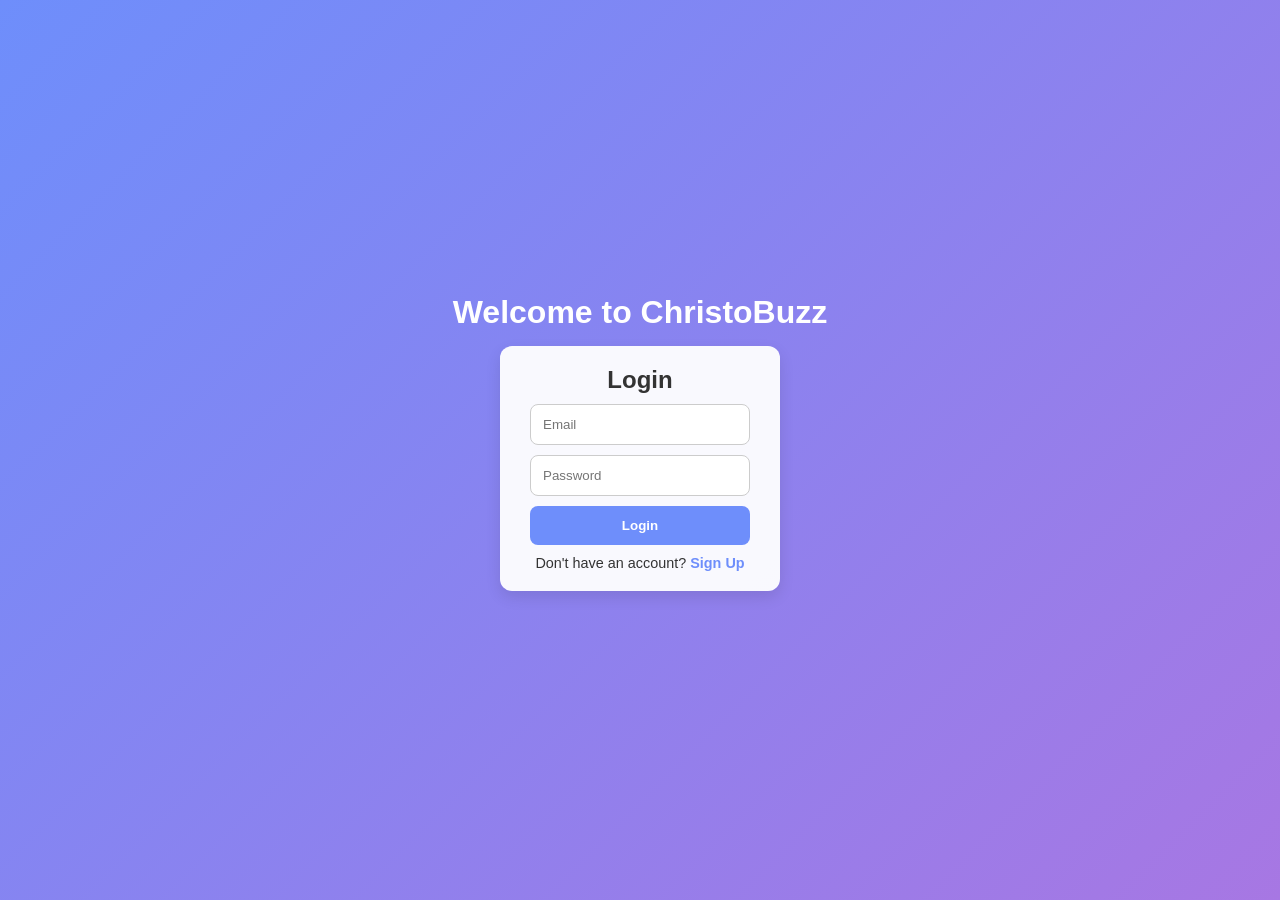
==== index.html @ 53ea296a "Update and rename delete index.html to index.html" ====
<!DOCTYPE html>
<html lang="en">
<head>
  <meta charset="UTF-8" />
  <meta name="viewport" content="width=device-width, initial-scale=1.0" />
  <title>ChristoBuzz</title>

  <link rel="stylesheet" href="style.css" />
  <link rel="manifest" href="manifest.json" />
  <link rel="icon" href="assets/icon/icon-192.svg" />
</head>
<body>

  <!-- AUTH SCREEN -->
  <div id="auth-screen" class="auth-container">
    <h1>Welcome to ChristoBuzz</h1>

    <!-- LOGIN -->
    <div class="auth-box" id="login-box">
      <h2>Login</h2>
      <input type="email" id="login-email" placeholder="Email" />
      <input type="password" id="login-password" placeholder="Password" />
      <button id="login-btn">Login</button>
      <p>Don't have an account?
        <span id="show-signup">Sign Up</span>
      </p>
    </div>

    <!-- SIGNUP -->
    <div class="auth-box hidden" id="signup-box">
      <h2>Sign Up</h2>
      <input type="text" id="signup-username" placeholder="Username" />
      <input type="email" id="signup-email" placeholder="Email" />
      <input type="password" id="signup-password" placeholder="Password" />
      <input type="password" id="signup-confirm-password" placeholder="Confirm Password" />
      <button id="signup-btn">Create Account</button>
      <p>Already have an account?
        <span id="show-login">Login</span>
      </p>
    </div>
  </div>

  <!-- MAIN APP -->
  <div id="app" class="hidden">

    <!-- NAVIGATION -->
    <nav class="navbar">
      <ul>
        <li data-tab="home" class="active">Home</li>
        <li data-tab="reels">Reels</li>
        <li data-tab="music">Music</li>
        <li data-tab="marketplace">Marketplace</li>
        <li data-tab="create">Create</li>
        <li data-tab="notifications">Notifications</li>
        <li data-tab="profile">Profile</li>
      </ul>
    </nav>

    <!-- CONTENT -->
    <main id="tab-content">
      <div id="home" class="tab active"></div>
      <div id="reels" class="tab"></div>
      <div id="music" class="tab"></div>
      <div id="marketplace" class="tab"></div>
      <div id="create" class="tab"></div>
      <div id="notifications" class="tab"></div>
      <div id="profile" class="tab"></div>
    </main>

  </div>

  <!-- SCRIPTS -->
  <script type="module" src="supabase.js"></script>
  <script type="module" src="demoController.js"></script>
  <script type="module" src="main.js"></script>

</body>
</html>
---- style.css ----
/* ========== RESET & BASE ========== */
* {
  margin: 0;
  padding: 0;
  box-sizing: border-box;
  font-family: 'Segoe UI', Tahoma, Geneva, Verdana, sans-serif;
}

body {
  background-color: #f0f2f5;
  color: #333;
  min-height: 100vh;
}

/* ========== AUTH SCREENS ========== */
.auth-container {
  display: flex;
  flex-direction: column;
  justify-content: center;
  align-items: center;
  height: 100vh;
  background: linear-gradient(135deg, #6e8efb, #a777e3);
  color: #fff;
  text-align: center;
}

.auth-box {
  background-color: rgba(255, 255, 255, 0.95);
  color: #333;
  padding: 20px 30px;
  margin: 15px;
  border-radius: 12px;
  width: 280px;
  box-shadow: 0 6px 15px rgba(0,0,0,0.1);
}

.auth-box input {
  display: block;
  width: 100%;
  margin: 10px 0;
  padding: 12px;
  border-radius: 8px;
  border: 1px solid #ccc;
}

.auth-box button {
  width: 100%;
  padding: 12px;
  background-color: #6e8efb;
  color: #fff;
  border: none;
  border-radius: 8px;
  cursor: pointer;
  font-weight: bold;
  transition: 0.3s;
}

.auth-box button:hover {
  background-color: #5a73d1;
}

.auth-box p {
  margin-top: 10px;
  font-size: 0.9rem;
}

.auth-box span {
  color: #6e8efb;
  cursor: pointer;
  font-weight: bold;
}

/* ========== HIDE ELEMENTS ========== */
.hidden {
  display: none !important;
}

/* ========== NAVIGATION BAR ========== */
.navbar {
  display: flex;
  justify-content: center;
  background-color: #fff;
  box-shadow: 0 2px 4px rgba(0,0,0,0.08);
  position: sticky;
  top: 0;
  z-index: 1000;
}

.navbar ul {
  display: flex;
  list-style: none;
}

.navbar li {
  padding: 14px 20px;
  cursor: pointer;
  font-weight: bold;
  transition: 0.2s;
}

.navbar li:hover,
.navbar li.active {
  color: #6e8efb;
  border-bottom: 3px solid #6e8efb;
}

/* ========== TABS ========== */
.tab {
  display: none;
  padding: 20px;
}

.tab.active {
  display: block;
}

/* ========== FEED CARDS ========== */
.feed-card, .market-card {
  background-color: #fff;
  border-radius: 12px;
  padding: 15px;
  margin-bottom: 15px;
  box-shadow: 0 4px 12px rgba(0,0,0,0.05);
}

.feed-card img, .market-card img {
  width: 100%;
  border-radius: 12px;
}

.feed-card h3, .market-card h3 {
  margin: 10px 0 5px 0;
  font-size: 1.1rem;
  color: #222;
}

.feed-card p, .market-card p {
  font-size: 0.9rem;
  color: #555;
}

/* ========== BUTTONS ========== */
button.primary {
  background-color: #6e8efb;
  color: #fff;
  padding: 10px 16px;
  border-radius: 8px;
  border: none;
  cursor: pointer;
  font-weight: bold;
  transition: 0.3s;
}

button.primary:hover {
  background-color: #5a73d1;
}

/* ========== PROFILE ========== */
.profile-header {
  display: flex;
  align-items: center;
  margin-bottom: 20px;
}

.profile-header img {
  width: 80px;
  height: 80px;
  border-radius: 50%;
  margin-right: 15px;
  object-fit: cover;
}

.profile-header h2 {
  font-size: 1.4rem;
  margin-bottom: 5px;
}

.profile-header p {
  font-size: 0.95rem;
  color: #666;
}

/* ========== REELS & MUSIC ========== */
.media-container {
  display: flex;
  flex-direction: column;
  gap: 15px;
}

/* ========== MARKETPLACE ========== */
.market-container {
  display: grid;
  grid-template-columns: repeat(auto-fill, minmax(160px, 1fr));
  gap: 15px;
}

/* ========== NOTIFICATIONS ========== */
.notification-item {
  padding: 12px;
  border-bottom: 1px solid #eee;
  font-size: 0.9rem;
  color: #333;
}

/* ========== CREATE POST ========== */
.create-post {
  display: flex;
  flex-direction: column;
}

.create-post textarea {
  width: 100%;
  border-radius: 12px;
  border: 1px solid #ccc;
  padding: 10px;
  resize: none;
  margin-bottom: 10px;
}

/* ========== DEMO CONTENT ========== */
.demo-card {
  background-color: #f5f6fa;
  border-radius: 12px;
  padding: 12px;
  margin-bottom: 12px;
  border: 1px dashed #ccc;
}

/* ========== RESPONSIVE ========== */
@media screen and (max-width: 768px) {
  .navbar ul {
    flex-wrap: wrap;
  }

  .market-container {
    grid-template-columns: repeat(auto-fill, minmax(140px, 1fr));
  }
}
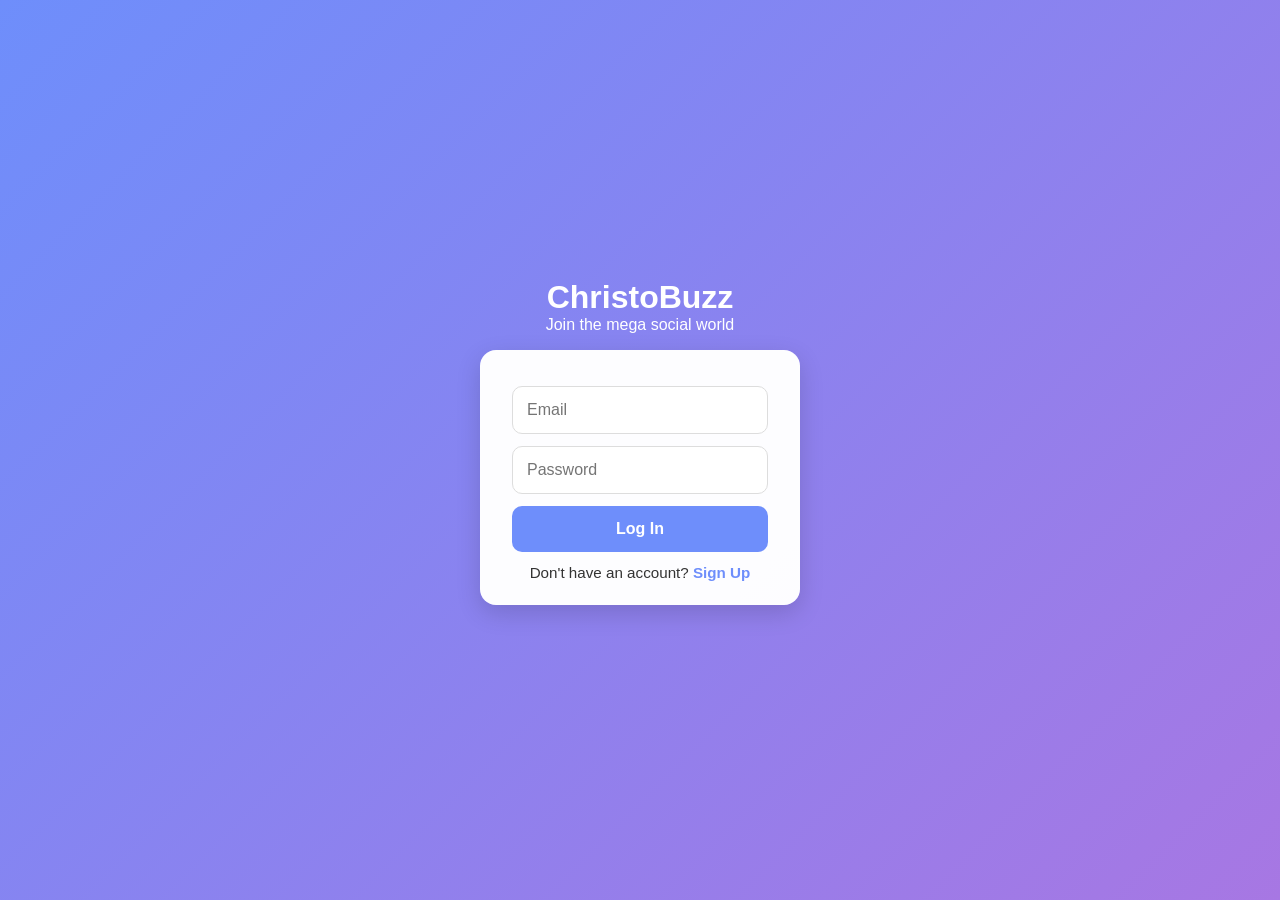
==== commit d8d1c3d2: "Create index.html" ====
--- a/index.html
+++ b/index.html
@@ -1,78 +1,96 @@
 <!DOCTYPE html>
-<html lang="en">
+<html lang="en" data-theme="dark">
 <head>
   <meta charset="UTF-8" />
-  <meta name="viewport" content="width=device-width, initial-scale=1.0" />
+  <meta name="viewport" content="width=device-width, initial-scale=1.0, maximum-scale=1.0, user-scalable=no"/>
   <title>ChristoBuzz</title>
-
   <link rel="stylesheet" href="style.css" />
   <link rel="manifest" href="manifest.json" />
   <link rel="icon" href="assets/icon/icon-192.svg" />
 </head>
 <body>
 
-  <!-- AUTH SCREEN -->
-  <div id="auth-screen" class="auth-container">
-    <h1>Welcome to ChristoBuzz</h1>
+  <!-- Auth Screen -->
+  <div id="auth-screen" class="auth-screen">
+    <div class="auth-container">
+      <h1>ChristoBuzz</h1>
+      <p>Join the mega social world</p>
 
-    <!-- LOGIN -->
-    <div class="auth-box" id="login-box">
-      <h2>Login</h2>
-      <input type="email" id="login-email" placeholder="Email" />
-      <input type="password" id="login-password" placeholder="Password" />
-      <button id="login-btn">Login</button>
-      <p>Don't have an account?
-        <span id="show-signup">Sign Up</span>
-      </p>
-    </div>
+      <div class="auth-box" id="login-box">
+        <input type="email" id="login-email" placeholder="Email" required />
+        <input type="password" id="login-password" placeholder="Password" required />
+        <button onclick="login()">Log In</button>
+        <p>Don't have an account? <span onclick="toggleSignup()">Sign Up</span></p>
+      </div>
 
-    <!-- SIGNUP -->
-    <div class="auth-box hidden" id="signup-box">
-      <h2>Sign Up</h2>
-      <input type="text" id="signup-username" placeholder="Username" />
-      <input type="email" id="signup-email" placeholder="Email" />
-      <input type="password" id="signup-password" placeholder="Password" />
-      <input type="password" id="signup-confirm-password" placeholder="Confirm Password" />
-      <button id="signup-btn">Create Account</button>
-      <p>Already have an account?
-        <span id="show-login">Login</span>
-      </p>
+      <div class="auth-box hidden" id="signup-box">
+        <input type="text" id="signup-username" placeholder="Username" required />
+        <input type="email" id="signup-email" placeholder="Email" required />
+        <input type="password" id="signup-password" placeholder="Password" required />
+        <input type="password" id="signup-confirm" placeholder="Confirm Password" required />
+        <button onclick="signup()">Sign Up</button>
+        <p>Already have an account? <span onclick="toggleLogin()">Log In</span></p>
+      </div>
     </div>
   </div>
 
-  <!-- MAIN APP -->
+  <!-- Main App -->
   <div id="app" class="hidden">
+    <!-- Floating Action Button -->
+    <button id="fab" class="fab">+</button>
 
-    <!-- NAVIGATION -->
-    <nav class="navbar">
-      <ul>
-        <li data-tab="home" class="active">Home</li>
-        <li data-tab="reels">Reels</li>
-        <li data-tab="music">Music</li>
-        <li data-tab="marketplace">Marketplace</li>
-        <li data-tab="create">Create</li>
-        <li data-tab="notifications">Notifications</li>
-        <li data-tab="profile">Profile</li>
-      </ul>
+    <!-- Feed -->
+    <div class="feed" id="feed">
+      <!-- Content loads here via feed.js -->
+    </div>
+
+    <!-- Bottom Navigation -->
+    <nav class="bottom-nav">
+      <button data-tab="home" class="nav-btn active">🏠</button>
+      <button data-tab="reels" class="nav-btn">🎥</button>
+      <button data-tab="music" class="nav-btn">🎵</button>
+      <button data-tab="market" class="nav-btn">🛒</button>
+      <button data-tab="messages" class="nav-btn">💬<span class="badge hidden"></span></button>
+      <button data-tab="profile" class="nav-btn">👤</button>
     </nav>
 
-    <!-- CONTENT -->
-    <main id="tab-content">
-      <div id="home" class="tab active"></div>
-      <div id="reels" class="tab"></div>
-      <div id="music" class="tab"></div>
-      <div id="marketplace" class="tab"></div>
-      <div id="create" class="tab"></div>
-      <div id="notifications" class="tab"></div>
-      <div id="profile" class="tab"></div>
-    </main>
-
+    <!-- Messages Honeycomb Splash -->
+    <div id="msg-splash" class="msg-splash hidden">
+      <div class="honeycomb">
+        <div class="bee">B</div>
+        <div class="bee">B</div>
+      </div>
+      <div class="splash-content">
+        <h3>Messages Hive</h3>
+        <div id="friends-list"></div>
+        <button onclick="closeSplash()">Close</button>
+      </div>
+    </div>
   </div>
 
-  <!-- SCRIPTS -->
   <script type="module" src="supabase.js"></script>
-  <script type="module" src="demoController.js"></script>
-  <script type="module" src="main.js"></script>
+  <script type="module" src="main.js" defer></script>
+  <script type="module" src="feed.js" defer></script>
+  <script type="module" src="music.js" defer></script>
+  <script type="module" src="messages.js" defer></script>
+  <script type="module" src="wallet.js" defer></script>
+  <script type="module" src="adnetwork.js" defer></script>
+  <script type="module" src="splitprocessor.js" defer></script>
+  <script type="module" src="marketplace.js" defer></script>
+  <script type="module" src="post.js" defer></script>
+  <script type="module" src="reels.js" defer></script>
+  <script type="module" src="config.js" defer></script>
+  <script type="module" src="state/appstate.js" defer></script>
 
+  <script>
+    function toggleSignup() {
+      document.getElementById('login-box').classList.add('hidden');
+      document.getElementById('signup-box').classList.remove('hidden');
+    }
+    function toggleLogin() {
+      document.getElementById('signup-box').classList.add('hidden');
+      document.getElementById('login-box').classList.remove('hidden');
+    }
+  </script>
 </body>
 </html>
--- a/style.css
+++ b/style.css
@@ -25,43 +25,52 @@
 }
 
 .auth-box {
-  background-color: rgba(255, 255, 255, 0.95);
+  background-color: rgba(255, 255, 255, 0.98);
   color: #333;
-  padding: 20px 30px;
-  margin: 15px;
-  border-radius: 12px;
-  width: 280px;
-  box-shadow: 0 6px 15px rgba(0,0,0,0.1);
+  padding: 24px 32px;
+  margin: 16px;
+  border-radius: 16px;
+  width: 320px;
+  max-width: 90%;
+  box-shadow: 0 8px 24px rgba(0,0,0,0.15);
+  transition: transform 0.3s ease;
+}
+
+.auth-box:hover {
+  transform: translateY(-4px);
 }
 
 .auth-box input {
   display: block;
   width: 100%;
-  margin: 10px 0;
-  padding: 12px;
-  border-radius: 8px;
-  border: 1px solid #ccc;
+  margin: 12px 0;
+  padding: 14px;
+  border-radius: 10px;
+  border: 1px solid #ddd;
+  font-size: 1rem;
 }
 
 .auth-box button {
   width: 100%;
-  padding: 12px;
+  padding: 14px;
   background-color: #6e8efb;
   color: #fff;
   border: none;
-  border-radius: 8px;
+  border-radius: 10px;
   cursor: pointer;
   font-weight: bold;
-  transition: 0.3s;
+  font-size: 1rem;
+  transition: all 0.3s ease;
 }
 
 .auth-box button:hover {
   background-color: #5a73d1;
+  transform: scale(1.02);
 }
 
 .auth-box p {
-  margin-top: 10px;
-  font-size: 0.9rem;
+  margin-top: 12px;
+  font-size: 0.95rem;
 }
 
 .auth-box span {
@@ -80,7 +89,7 @@
   display: flex;
   justify-content: center;
   background-color: #fff;
-  box-shadow: 0 2px 4px rgba(0,0,0,0.08);
+  box-shadow: 0 2px 10px rgba(0,0,0,0.1);
   position: sticky;
   top: 0;
   z-index: 1000;
@@ -89,32 +98,35 @@
 .navbar ul {
   display: flex;
   list-style: none;
+  margin: 0;
+  padding: 0;
 }
 
 .navbar li {
-  padding: 14px 20px;
+  padding: 14px 18px;
   cursor: pointer;
-  font-weight: bold;
-  transition: 0.2s;
+  font-weight: 600;
+  transition: all 0.25s ease;
+  color: #555;
 }
 
 .navbar li:hover,
 .navbar li.active {
   color: #6e8efb;
-  border-bottom: 3px solid #6e8efb;
+  border-bottom: 4px solid #6e8efb;
 }
 
-/* ========== TABS ========== */
+/* ========== TABS / CONTENT ========== */
 .tab {
   display: none;
   padding: 20px;
 }
 
 .tab.active {
-  display: block;
+  display: block !important;  /* Stronger rule to prevent overrides */
 }
 
-/* ========== FEED CARDS ========== */
+/* ========== OTHER STYLES (unchanged but kept for completeness) ========== */
 .feed-card, .market-card {
   background-color: #fff;
   border-radius: 12px;
@@ -123,23 +135,6 @@
   box-shadow: 0 4px 12px rgba(0,0,0,0.05);
 }
 
-.feed-card img, .market-card img {
-  width: 100%;
-  border-radius: 12px;
-}
-
-.feed-card h3, .market-card h3 {
-  margin: 10px 0 5px 0;
-  font-size: 1.1rem;
-  color: #222;
-}
-
-.feed-card p, .market-card p {
-  font-size: 0.9rem;
-  color: #555;
-}
-
-/* ========== BUTTONS ========== */
 button.primary {
   background-color: #6e8efb;
   color: #fff;
@@ -155,84 +150,15 @@
   background-color: #5a73d1;
 }
 
-/* ========== PROFILE ========== */
-.profile-header {
-  display: flex;
-  align-items: center;
-  margin-bottom: 20px;
-}
-
-.profile-header img {
-  width: 80px;
-  height: 80px;
-  border-radius: 50%;
-  margin-right: 15px;
-  object-fit: cover;
-}
-
-.profile-header h2 {
-  font-size: 1.4rem;
-  margin-bottom: 5px;
-}
-
-.profile-header p {
-  font-size: 0.95rem;
-  color: #666;
-}
-
-/* ========== REELS & MUSIC ========== */
-.media-container {
-  display: flex;
-  flex-direction: column;
-  gap: 15px;
-}
-
-/* ========== MARKETPLACE ========== */
-.market-container {
-  display: grid;
-  grid-template-columns: repeat(auto-fill, minmax(160px, 1fr));
-  gap: 15px;
-}
-
-/* ========== NOTIFICATIONS ========== */
-.notification-item {
-  padding: 12px;
-  border-bottom: 1px solid #eee;
-  font-size: 0.9rem;
-  color: #333;
-}
-
-/* ========== CREATE POST ========== */
-.create-post {
-  display: flex;
-  flex-direction: column;
-}
-
-.create-post textarea {
-  width: 100%;
-  border-radius: 12px;
-  border: 1px solid #ccc;
-  padding: 10px;
-  resize: none;
-  margin-bottom: 10px;
-}
-
-/* ========== DEMO CONTENT ========== */
-.demo-card {
-  background-color: #f5f6fa;
-  border-radius: 12px;
-  padding: 12px;
-  margin-bottom: 12px;
-  border: 1px dashed #ccc;
-}
-
 /* ========== RESPONSIVE ========== */
 @media screen and (max-width: 768px) {
   .navbar ul {
     flex-wrap: wrap;
+    justify-content: center;
   }
 
-  .market-container {
-    grid-template-columns: repeat(auto-fill, minmax(140px, 1fr));
+  .auth-box {
+    width: 90%;
+    padding: 20px;
   }
 }
